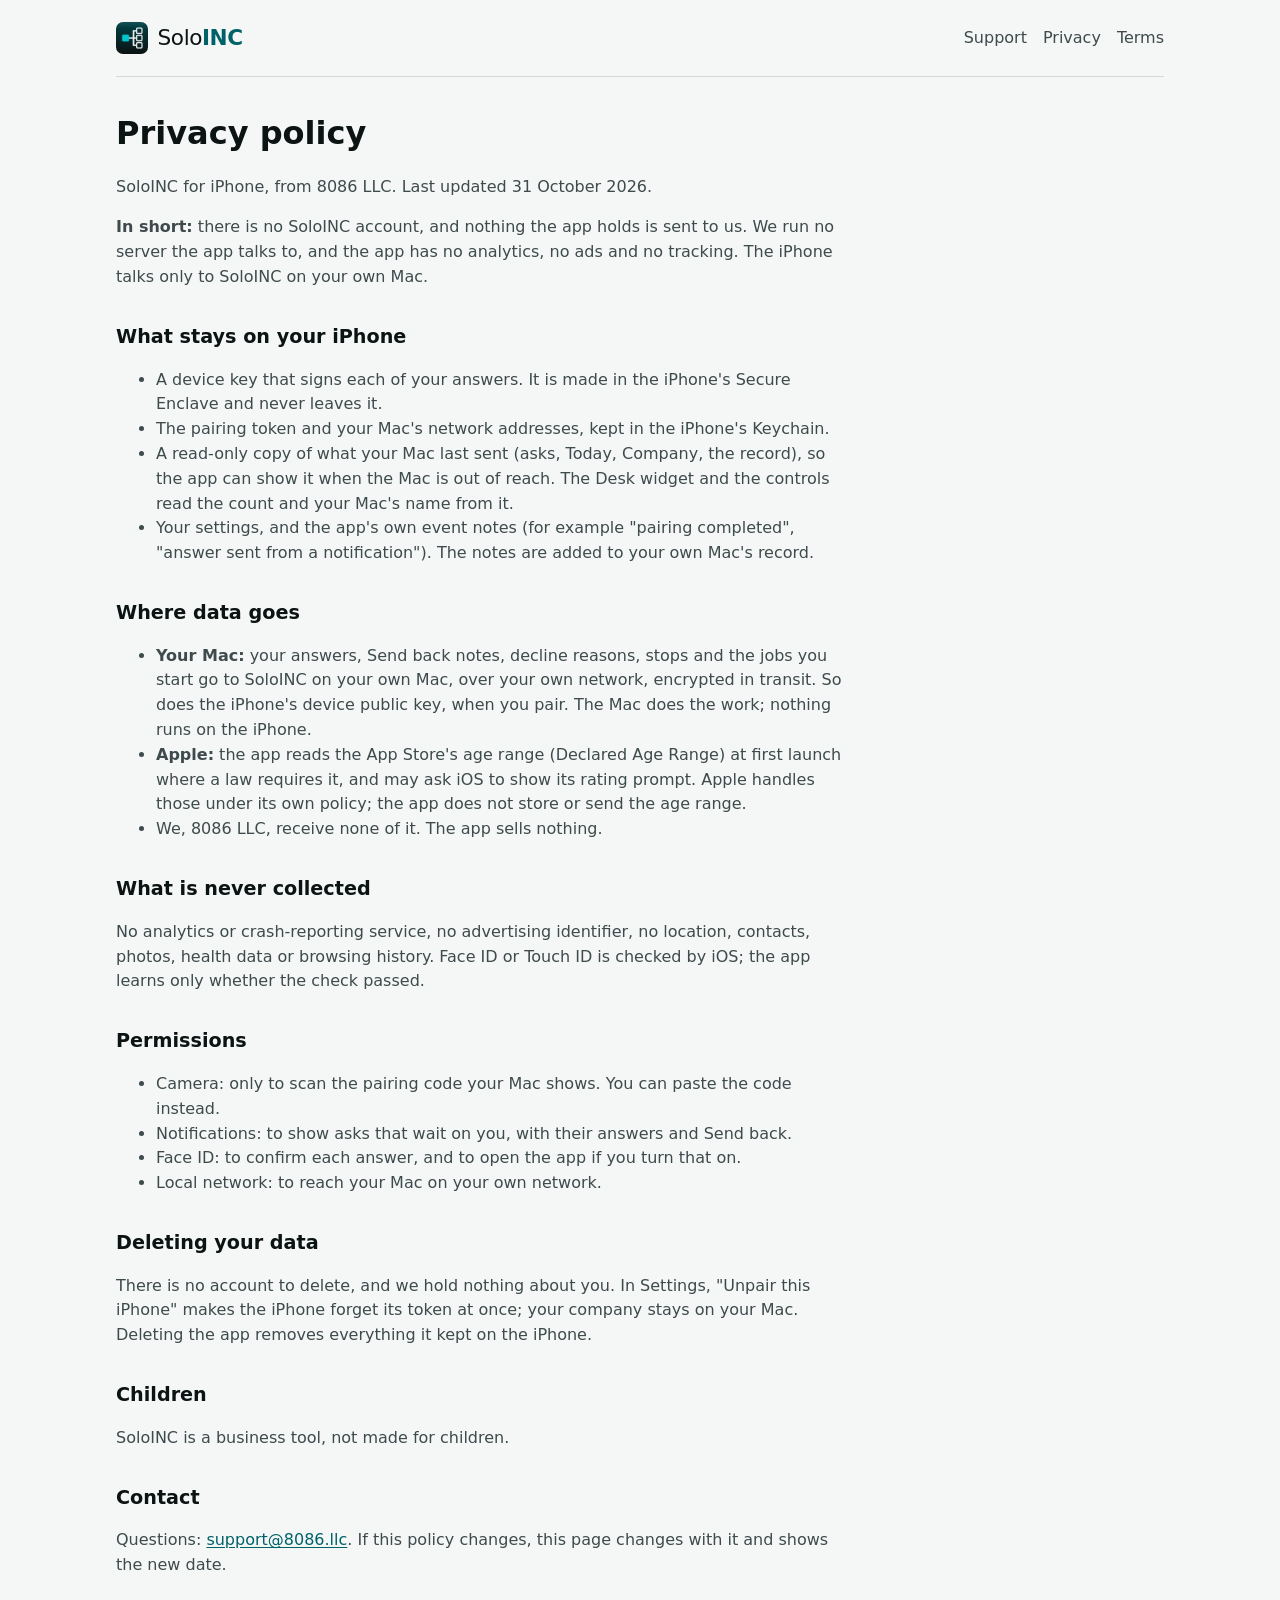
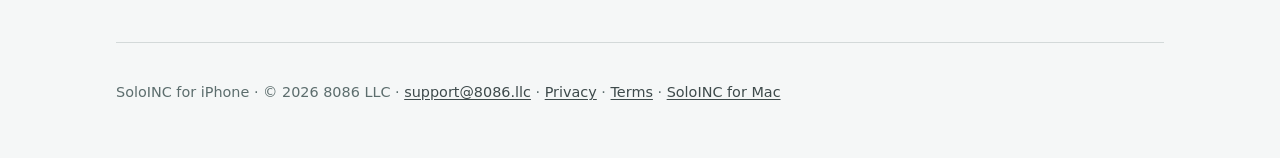
==== privacy/index.html @ aca0eb96 "SoloINC for iPhone: landing, privacy, support and terms pages Co-Authored-By: Claude Opus 5.5 <norep" ====
<!DOCTYPE html>
<html lang="en">
<head>
<meta charset="utf-8">
<meta name="viewport" content="width=device-width, initial-scale=1">
<meta name="color-scheme" content="dark light">
<title>Privacy policy · SoloINC for iPhone</title>
<meta name="description" content="How SoloINC for iPhone handles your data: no account, nothing sent to us, no analytics, no ads, no tracking.">
<meta name="robots" content="noindex">
<link rel="canonical" href="https://soloinc-projects.github.io/soloinc-iphone/privacy/">
<link rel="icon" href="../img/favicon.svg" type="image/svg+xml">
<link rel="apple-touch-icon" href="../img/apple-touch-icon.png">
<meta property="og:title" content="Privacy policy · SoloINC for iPhone">
<meta property="og:description" content="How SoloINC for iPhone handles your data: no account, nothing sent to us, no analytics, no ads, no tracking.">
<meta property="og:image" content="https://soloinc-projects.github.io/soloinc-iphone/img/og-image.png">
<link rel="stylesheet" href="../site.css">
</head>
<body>
<a class="skip" href="#main">Skip to the page</a>
<div class="wrap">
<header class="top">
  <a class="home" href="/soloinc-iphone/" aria-label="SoloINC for iPhone home"><img src="../img/apple-touch-icon.png" width="32" height="32" alt="" style="border-radius:7px"><span class="word"><span class="a">Solo</span><span class="b">INC</span></span></a>
  <nav class="top" aria-label="Site"><a href="/soloinc-iphone/support/">Support</a><a href="/soloinc-iphone/privacy/">Privacy</a><a href="/soloinc-iphone/terms/">Terms</a></nav>
</header>
<main id="main">
<div class="doc">
<h1>Privacy policy</h1>
<p>SoloINC for iPhone, from 8086 LLC. Last updated 31 October 2026.</p>
<p><b>In short:</b> there is no SoloINC account, and nothing the app holds is sent to us. We run no server the app talks to, and the app has no analytics, no ads and no tracking. The iPhone talks only to SoloINC on your own Mac.</p>
<h2>What stays on your iPhone</h2>
<ul>
<li>A device key that signs each of your answers. It is made in the iPhone's Secure Enclave and never leaves it.</li>
<li>The pairing token and your Mac's network addresses, kept in the iPhone's Keychain.</li>
<li>A read-only copy of what your Mac last sent (asks, Today, Company, the record), so the app can show it when the Mac is out of reach. The Desk widget and the controls read the count and your Mac's name from it.</li>
<li>Your settings, and the app's own event notes (for example "pairing completed", "answer sent from a notification"). The notes are added to your own Mac's record.</li>
</ul>
<h2>Where data goes</h2>
<ul>
<li><b>Your Mac:</b> your answers, Send back notes, decline reasons, stops and the jobs you start go to SoloINC on your own Mac, over your own network, encrypted in transit. So does the iPhone's device public key, when you pair. The Mac does the work; nothing runs on the iPhone.</li>
<li><b>Apple:</b> the app reads the App Store's age range (Declared Age Range) at first launch where a law requires it, and may ask iOS to show its rating prompt. Apple handles those under its own policy; the app does not store or send the age range.</li>
<li>We, 8086 LLC, receive none of it. The app sells nothing.</li>
</ul>
<h2>What is never collected</h2>
<p>No analytics or crash-reporting service, no advertising identifier, no location, contacts, photos, health data or browsing history. Face ID or Touch ID is checked by iOS; the app learns only whether the check passed.</p>
<h2>Permissions</h2>
<ul>
<li>Camera: only to scan the pairing code your Mac shows. You can paste the code instead.</li>
<li>Notifications: to show asks that wait on you, with their answers and Send back.</li>
<li>Face ID: to confirm each answer, and to open the app if you turn that on.</li>
<li>Local network: to reach your Mac on your own network.</li>
</ul>
<h2>Deleting your data</h2>
<p>There is no account to delete, and we hold nothing about you. In Settings, "Unpair this iPhone" makes the iPhone forget its token at once; your company stays on your Mac. Deleting the app removes everything it kept on the iPhone.</p>
<h2>Children</h2>
<p>SoloINC is a business tool, not made for children.</p>
<h2>Contact</h2>
<p>Questions: <a href="mailto:support@8086.llc">support@8086.llc</a>. If this policy changes, this page changes with it and shows the new date.</p>
</div>
</main>
<footer>
  <p>SoloINC for iPhone · © 2026 8086 LLC · <a href="mailto:support@8086.llc">support@8086.llc</a> · <a href="/soloinc-iphone/privacy/">Privacy</a> · <a href="/soloinc-iphone/terms/">Terms</a> · <a href="https://soloinc-projects.github.io/soloinc/">SoloINC for Mac</a></p>
</footer>
</div>
</body>
</html>
---- site.css ----
/* SoloINC site, from tokens.json (theme.dark / theme.light). System type for text; no web fonts, no trackers. */
:root{color-scheme:dark light;
--bg:#0c1313;--surface:#162020;--raised:#212b2c;--line:#3e4a4b;--text:#ebeff2;--text2:#abb2b8;--muted:#889494;
--accent:#00c3cb;--on-accent:#0c1313;
--ui:system-ui,-apple-system,"Segoe UI",Roboto,sans-serif;--mono:ui-monospace,"SF Mono",Menlo,Consolas,monospace}
@media (prefers-color-scheme:light){:root{--bg:#f5f7f7;--surface:#ffffff;--raised:#ebeff2;--line:#d3d9d9;--text:#0c1313;
--text2:#3e4a4b;--muted:#5c6d6d;--accent:#006268;--on-accent:#ffffff}}
*{box-sizing:border-box}
html{-webkit-text-size-adjust:100%}
body{margin:0;background:var(--bg);color:var(--text);font:1rem/1.55 var(--ui)}
a{color:var(--accent);text-underline-offset:.15em}
a:focus-visible,button:focus-visible{outline:3px solid var(--accent);outline-offset:3px;border-radius:4px}
.wrap{max-width:68rem;margin:0 auto;padding:0 1.25rem}
.skip{position:absolute;left:-999px}.skip:focus{left:1rem;top:1rem;background:var(--surface);padding:.5rem 1rem;z-index:9}
header.top{display:flex;align-items:center;gap:.75rem;padding:1rem 0;border-bottom:1px solid var(--line)}
header.top a.home{display:flex;align-items:center;gap:.6rem;text-decoration:none;color:var(--text)}
.word{font-size:1.35rem;letter-spacing:-.02em}.word .a{font-weight:500}.word .b{font-weight:800;color:var(--accent)}
nav.top{margin-left:auto;display:flex;gap:1rem;flex-wrap:wrap}nav.top a{color:var(--text2);text-decoration:none;padding:.6rem 0}
nav.top a:hover{color:var(--text)}
.hero{padding:3rem 0 2rem}
.hero h1{font-size:clamp(2rem,6vw,3.25rem);line-height:1.1;letter-spacing:-.02em;margin:0 0 1rem;max-width:20ch}
.lede{font-size:1.15rem;color:var(--text2);max-width:46ch;margin:0 0 1.5rem}
.cta{display:flex;flex-wrap:wrap;gap:.75rem;margin:0 0 .75rem;padding:0;list-style:none}
.cta li{border:1px solid var(--line);border-radius:999px;padding:.7rem 1.1rem;min-height:44px;background:var(--surface)}
.cta li b{font-weight:600}.cta li span{color:var(--muted)}
.note{color:var(--muted);font-size:.95rem}
.proof{display:grid;gap:1rem;grid-template-columns:repeat(auto-fit,minmax(16rem,1fr));margin:2rem 0}
.proof section{background:var(--surface);border:1px solid var(--line);border-radius:16px;padding:1.25rem}
.proof h2{font-size:1.1rem;margin:0 0 .5rem}.proof p{margin:0;color:var(--text2)}
.shots{display:flex;gap:1rem;overflow-x:auto;padding:.5rem 0 1rem;margin:0;list-style:none}
.shots li{flex:0 0 auto;width:min(78vw,260px)}.shots img{width:100%;height:auto;border-radius:20px;border:1px solid var(--line);display:block}
.shots p{font-size:.9rem;color:var(--text2);margin:.5rem 0 0}
.not{background:var(--raised);border-radius:16px;padding:1.25rem;margin:2rem 0}
.not h2{font-size:1.1rem;margin:0 0 .5rem}.not ul{margin:0;padding-left:1.2rem;color:var(--text2)}
.doc{max-width:46rem;padding:2rem 0 3rem}.doc h1{font-size:2rem;margin:0 0 .5rem}.doc h2{font-size:1.2rem;margin:2rem 0 .5rem}
.doc p,.doc li{color:var(--text2)}.doc dt{font-weight:600;margin-top:1.25rem}.doc dd{margin:.25rem 0 0;color:var(--text2)}
footer{border-top:1px solid var(--line);padding:1.5rem 0 2.5rem;color:var(--muted);font-size:.9rem}
footer a{color:var(--text2)}
@media (prefers-reduced-motion:reduce){*{scroll-behavior:auto!important;transition:none!important;animation:none!important}}
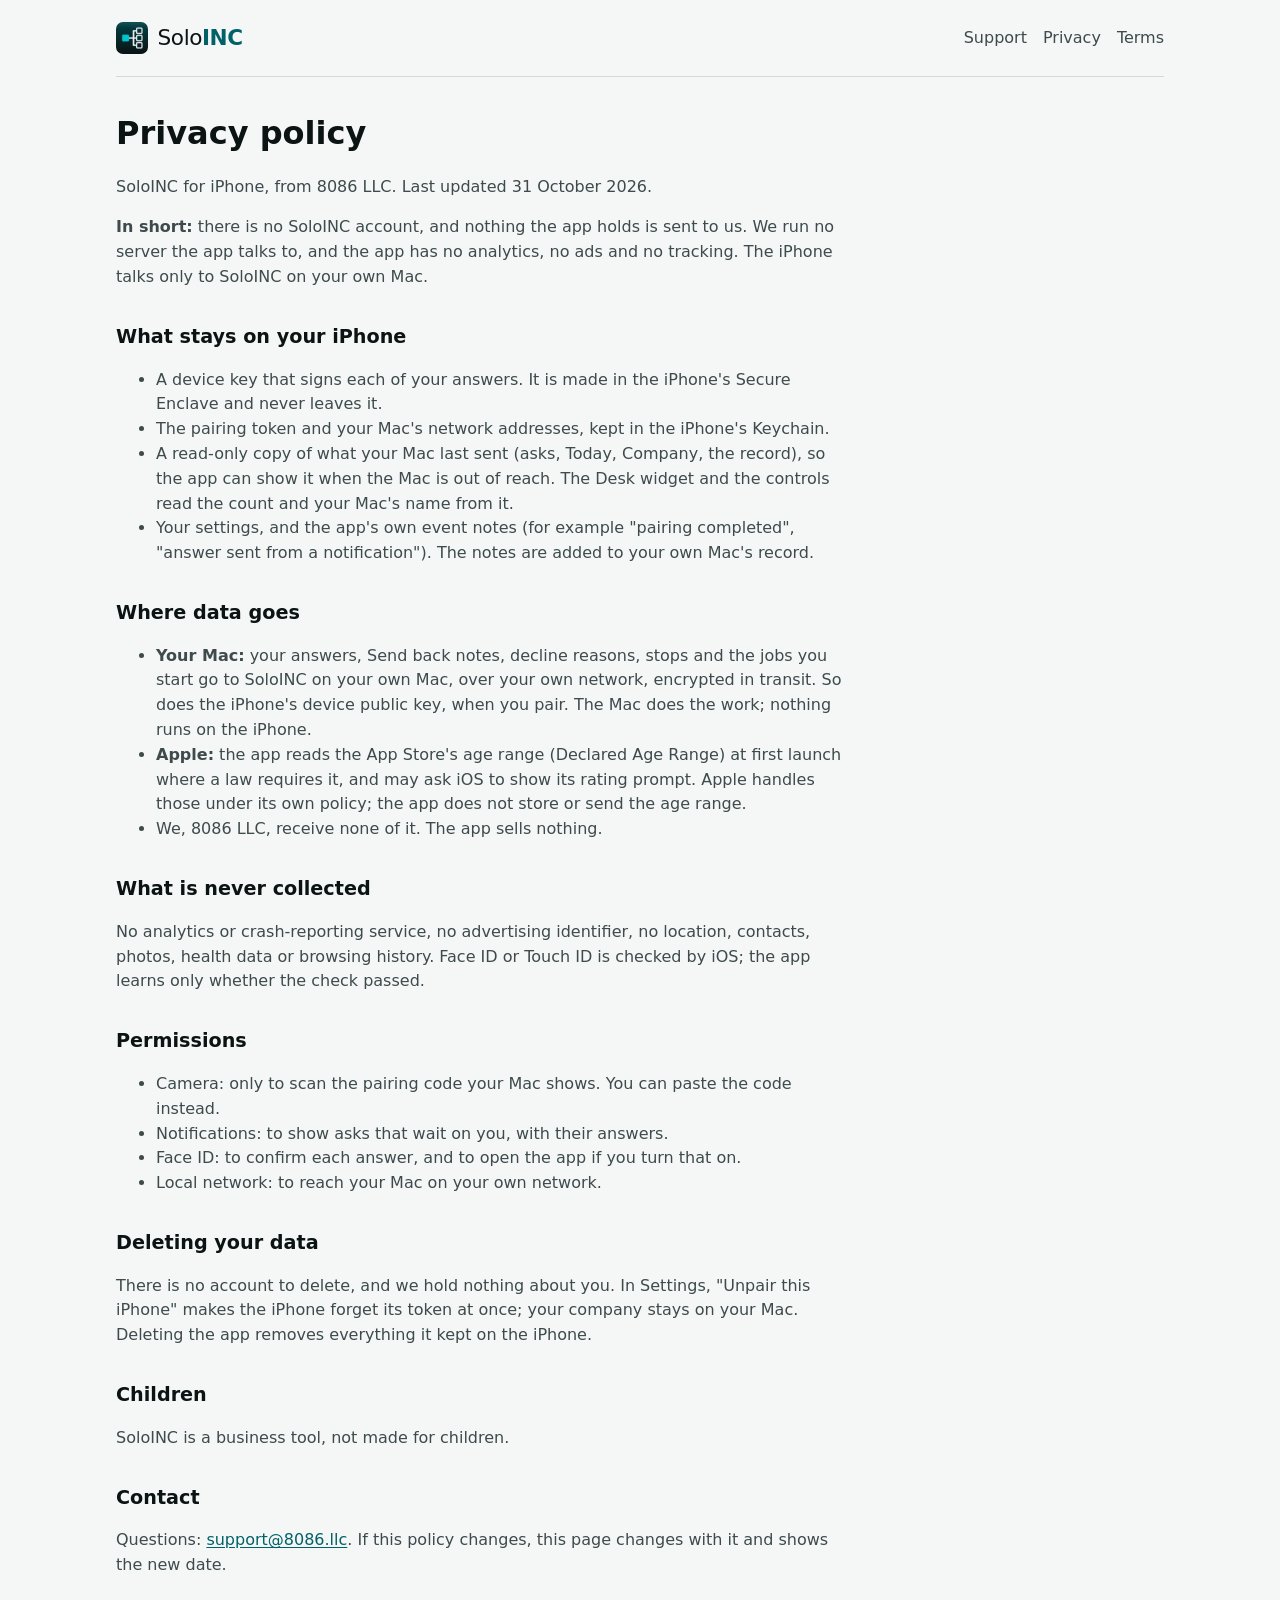
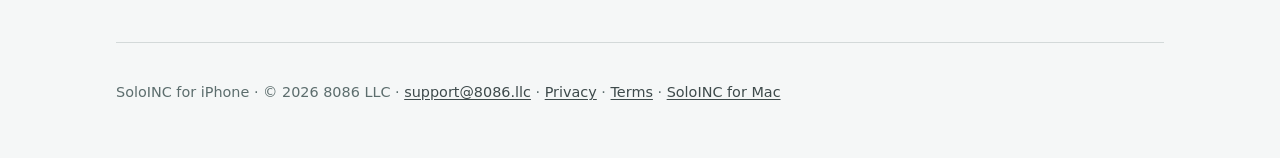
==== commit d7d30359: "site: real screenshots from the app; Lock Screen copy says what the app does (answer there, send bac" ====
--- a/privacy/index.html
+++ b/privacy/index.html
@@ -45,7 +45,7 @@
 <h2>Permissions</h2>
 <ul>
 <li>Camera: only to scan the pairing code your Mac shows. You can paste the code instead.</li>
-<li>Notifications: to show asks that wait on you, with their answers and Send back.</li>
+<li>Notifications: to show asks that wait on you, with their answers.</li>
 <li>Face ID: to confirm each answer, and to open the app if you turn that on.</li>
 <li>Local network: to reach your Mac on your own network.</li>
 </ul>
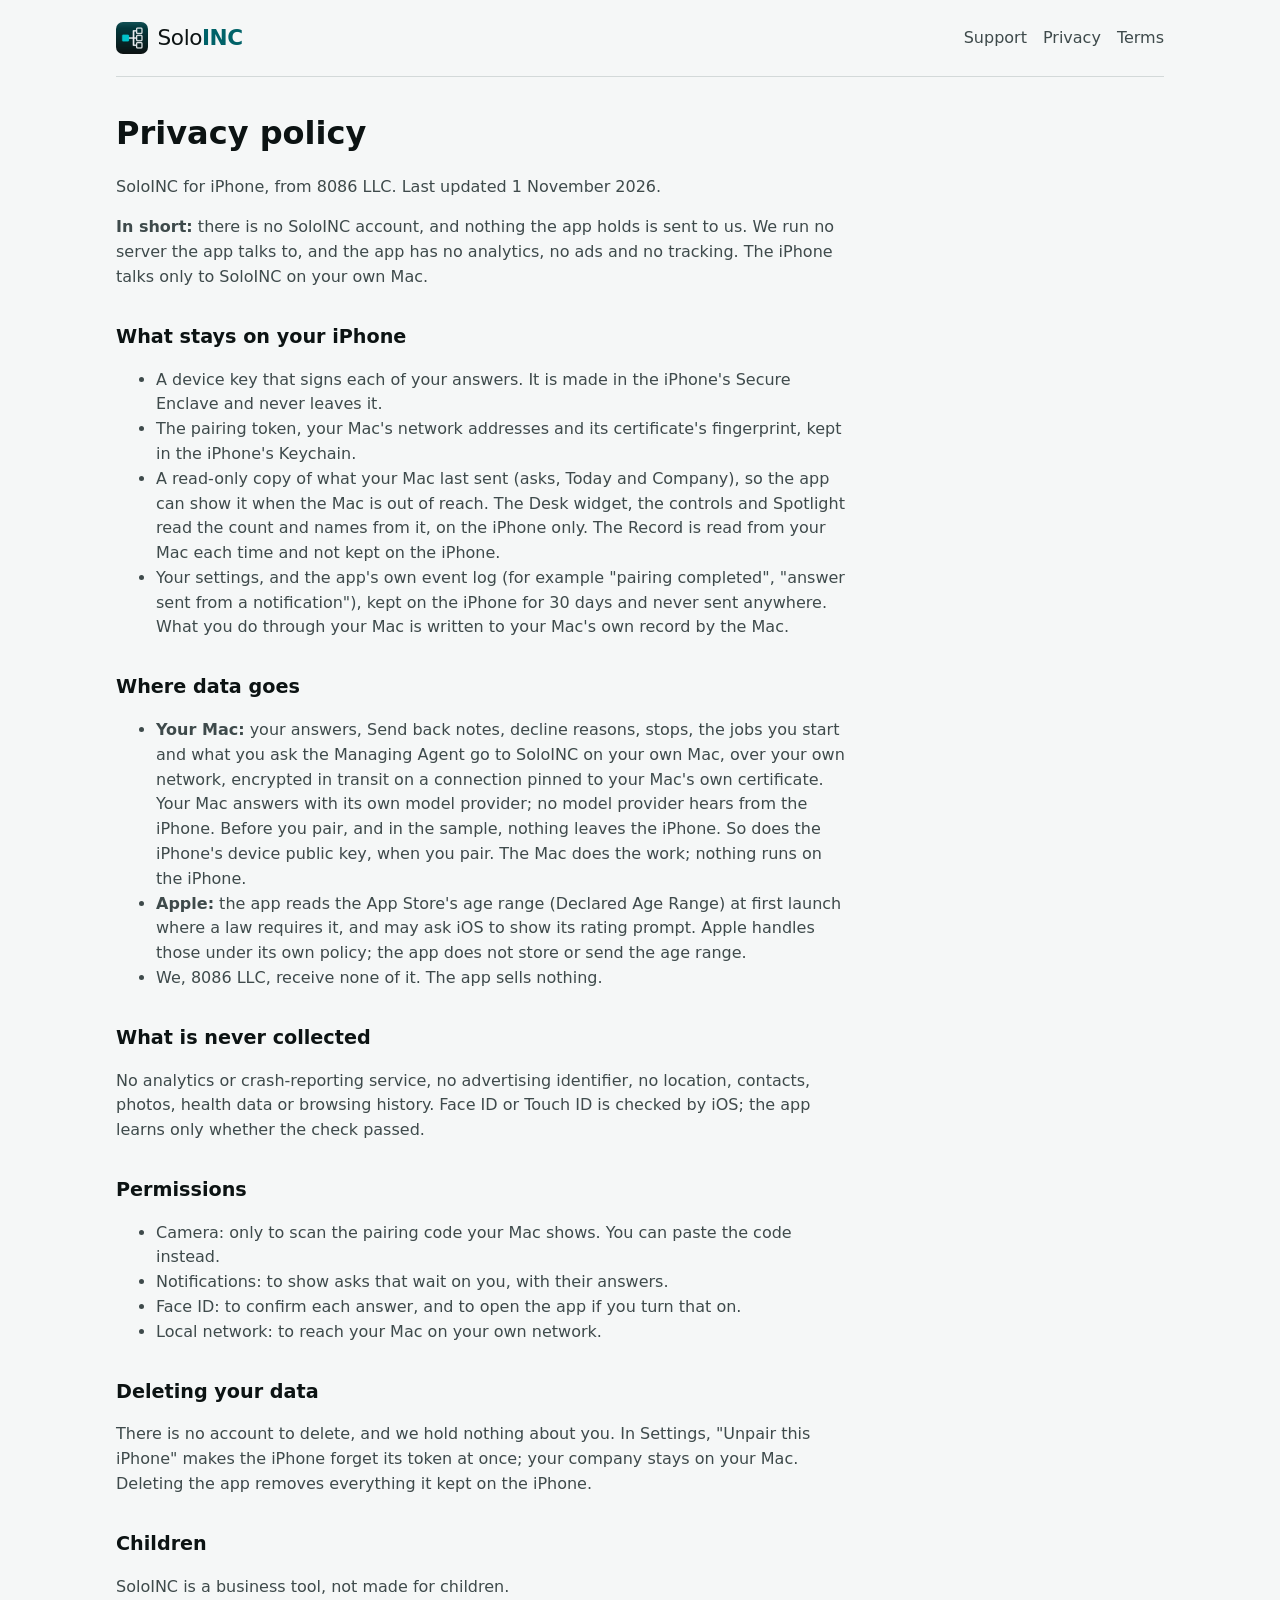
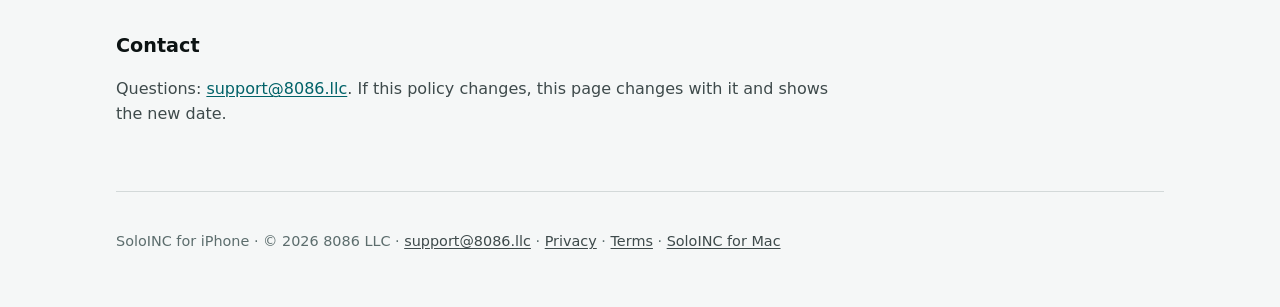
==== commit 961271a3: "privacy: what the iPhone keeps and sends, true to the code -- the event log stays on the iPhone 30 d" ====
--- a/privacy/index.html
+++ b/privacy/index.html
@@ -25,18 +25,18 @@
 <main id="main">
 <div class="doc">
 <h1>Privacy policy</h1>
-<p>SoloINC for iPhone, from 8086 LLC. Last updated 31 October 2026.</p>
+<p>SoloINC for iPhone, from 8086 LLC. Last updated 1 November 2026.</p>
 <p><b>In short:</b> there is no SoloINC account, and nothing the app holds is sent to us. We run no server the app talks to, and the app has no analytics, no ads and no tracking. The iPhone talks only to SoloINC on your own Mac.</p>
 <h2>What stays on your iPhone</h2>
 <ul>
 <li>A device key that signs each of your answers. It is made in the iPhone's Secure Enclave and never leaves it.</li>
-<li>The pairing token and your Mac's network addresses, kept in the iPhone's Keychain.</li>
-<li>A read-only copy of what your Mac last sent (asks, Today, Company, the record), so the app can show it when the Mac is out of reach. The Desk widget and the controls read the count and your Mac's name from it.</li>
-<li>Your settings, and the app's own event notes (for example "pairing completed", "answer sent from a notification"). The notes are added to your own Mac's record.</li>
+<li>The pairing token, your Mac's network addresses and its certificate's fingerprint, kept in the iPhone's Keychain.</li>
+<li>A read-only copy of what your Mac last sent (asks, Today and Company), so the app can show it when the Mac is out of reach. The Desk widget, the controls and Spotlight read the count and names from it, on the iPhone only. The Record is read from your Mac each time and not kept on the iPhone.</li>
+<li>Your settings, and the app's own event log (for example "pairing completed", "answer sent from a notification"), kept on the iPhone for 30 days and never sent anywhere. What you do through your Mac is written to your Mac's own record by the Mac.</li>
 </ul>
 <h2>Where data goes</h2>
 <ul>
-<li><b>Your Mac:</b> your answers, Send back notes, decline reasons, stops and the jobs you start go to SoloINC on your own Mac, over your own network, encrypted in transit. So does the iPhone's device public key, when you pair. The Mac does the work; nothing runs on the iPhone.</li>
+<li><b>Your Mac:</b> your answers, Send back notes, decline reasons, stops, the jobs you start and what you ask the Managing Agent go to SoloINC on your own Mac, over your own network, encrypted in transit on a connection pinned to your Mac's own certificate. Your Mac answers with its own model provider; no model provider hears from the iPhone. Before you pair, and in the sample, nothing leaves the iPhone. So does the iPhone's device public key, when you pair. The Mac does the work; nothing runs on the iPhone.</li>
 <li><b>Apple:</b> the app reads the App Store's age range (Declared Age Range) at first launch where a law requires it, and may ask iOS to show its rating prompt. Apple handles those under its own policy; the app does not store or send the age range.</li>
 <li>We, 8086 LLC, receive none of it. The app sells nothing.</li>
 </ul>
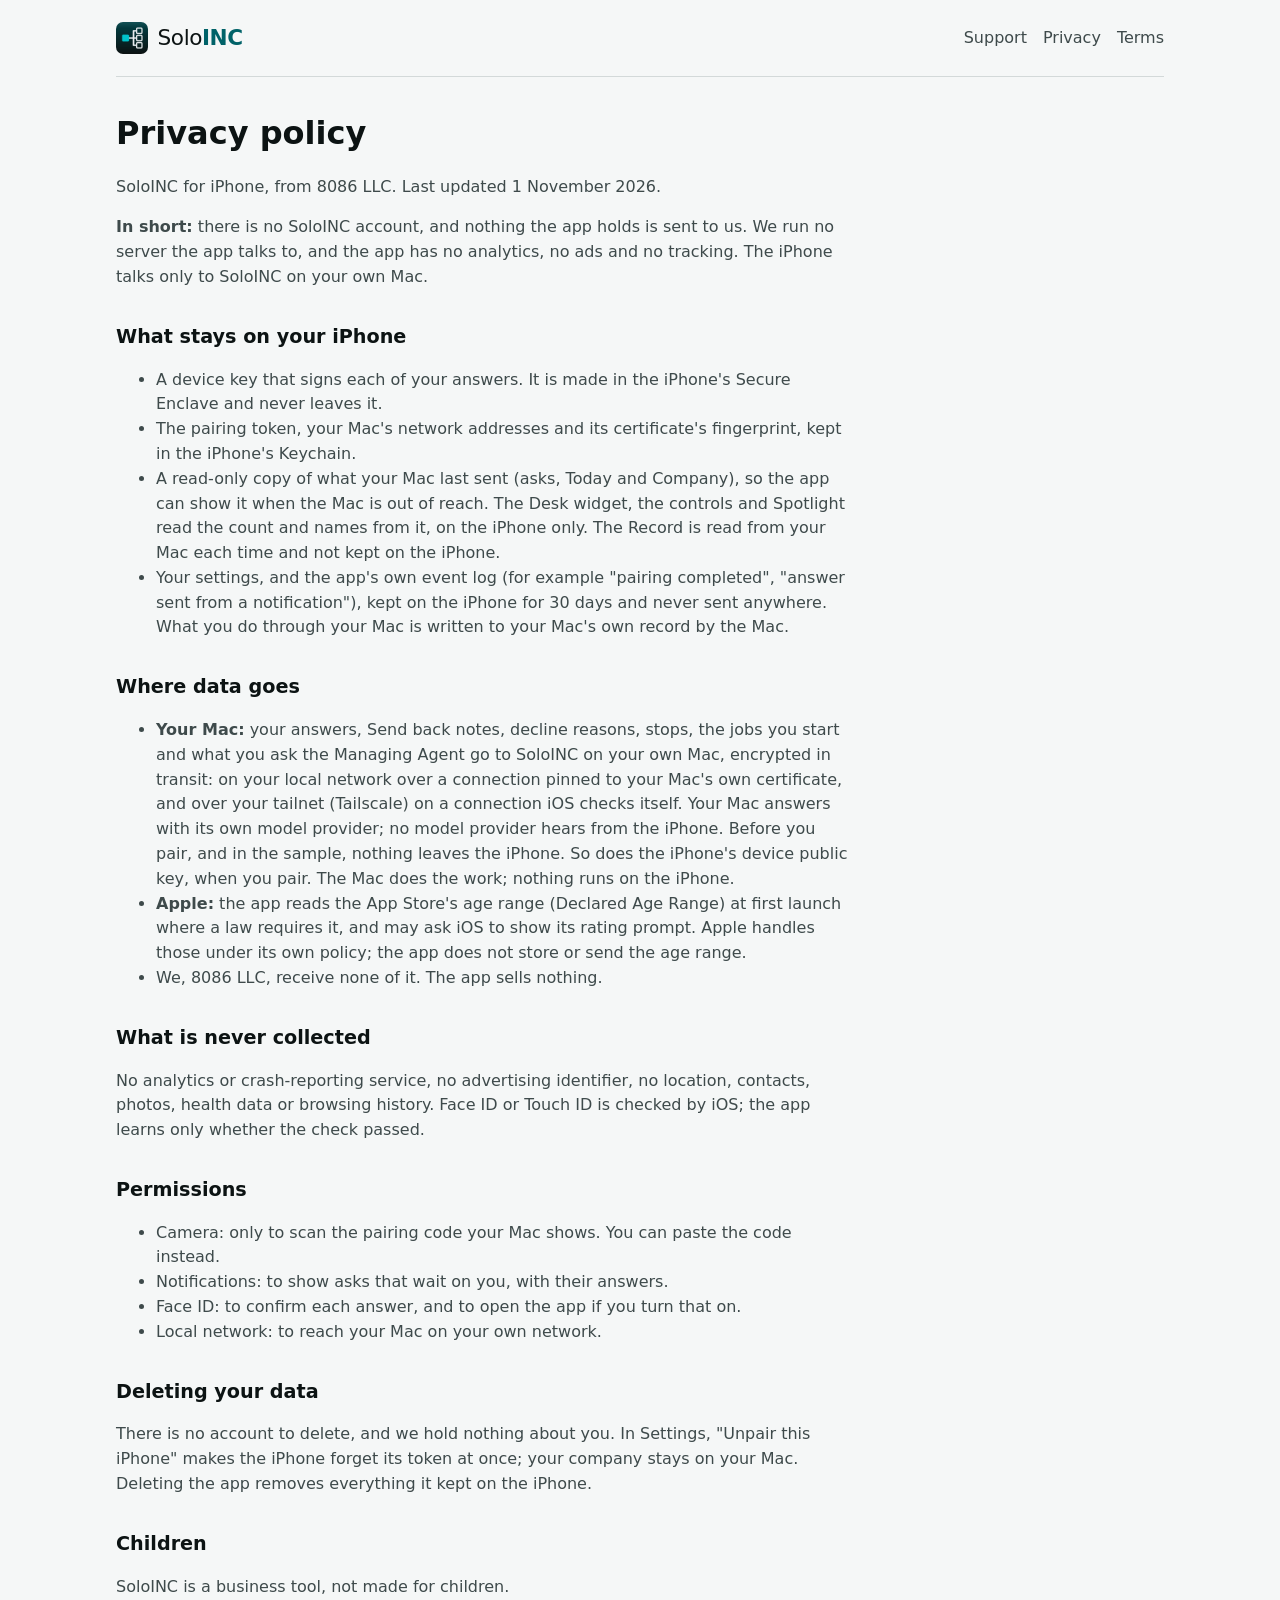
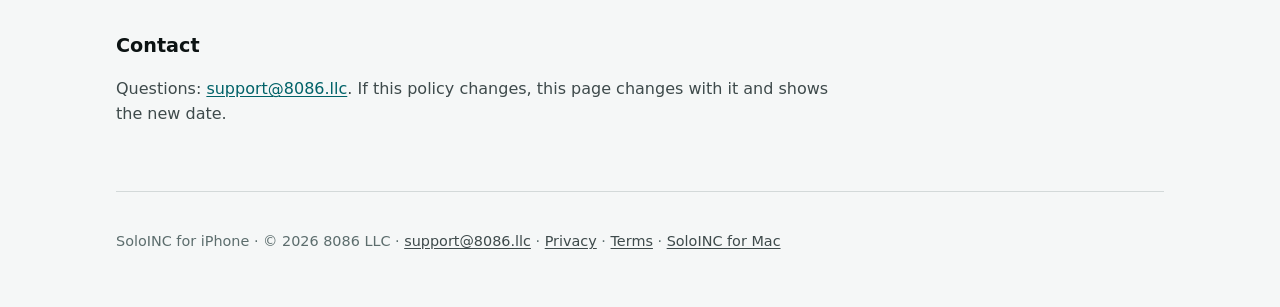
==== commit 2bdb1344: "privacy: CR9 -- only the local-network door is pinned; the tailnet is checked by iOS Co-Authored-By:" ====
--- a/privacy/index.html
+++ b/privacy/index.html
@@ -36,7 +36,7 @@
 </ul>
 <h2>Where data goes</h2>
 <ul>
-<li><b>Your Mac:</b> your answers, Send back notes, decline reasons, stops, the jobs you start and what you ask the Managing Agent go to SoloINC on your own Mac, over your own network, encrypted in transit on a connection pinned to your Mac's own certificate. Your Mac answers with its own model provider; no model provider hears from the iPhone. Before you pair, and in the sample, nothing leaves the iPhone. So does the iPhone's device public key, when you pair. The Mac does the work; nothing runs on the iPhone.</li>
+<li><b>Your Mac:</b> your answers, Send back notes, decline reasons, stops, the jobs you start and what you ask the Managing Agent go to SoloINC on your own Mac, encrypted in transit: on your local network over a connection pinned to your Mac's own certificate, and over your tailnet (Tailscale) on a connection iOS checks itself. Your Mac answers with its own model provider; no model provider hears from the iPhone. Before you pair, and in the sample, nothing leaves the iPhone. So does the iPhone's device public key, when you pair. The Mac does the work; nothing runs on the iPhone.</li>
 <li><b>Apple:</b> the app reads the App Store's age range (Declared Age Range) at first launch where a law requires it, and may ask iOS to show its rating prompt. Apple handles those under its own policy; the app does not store or send the age range.</li>
 <li>We, 8086 LLC, receive none of it. The app sells nothing.</li>
 </ul>
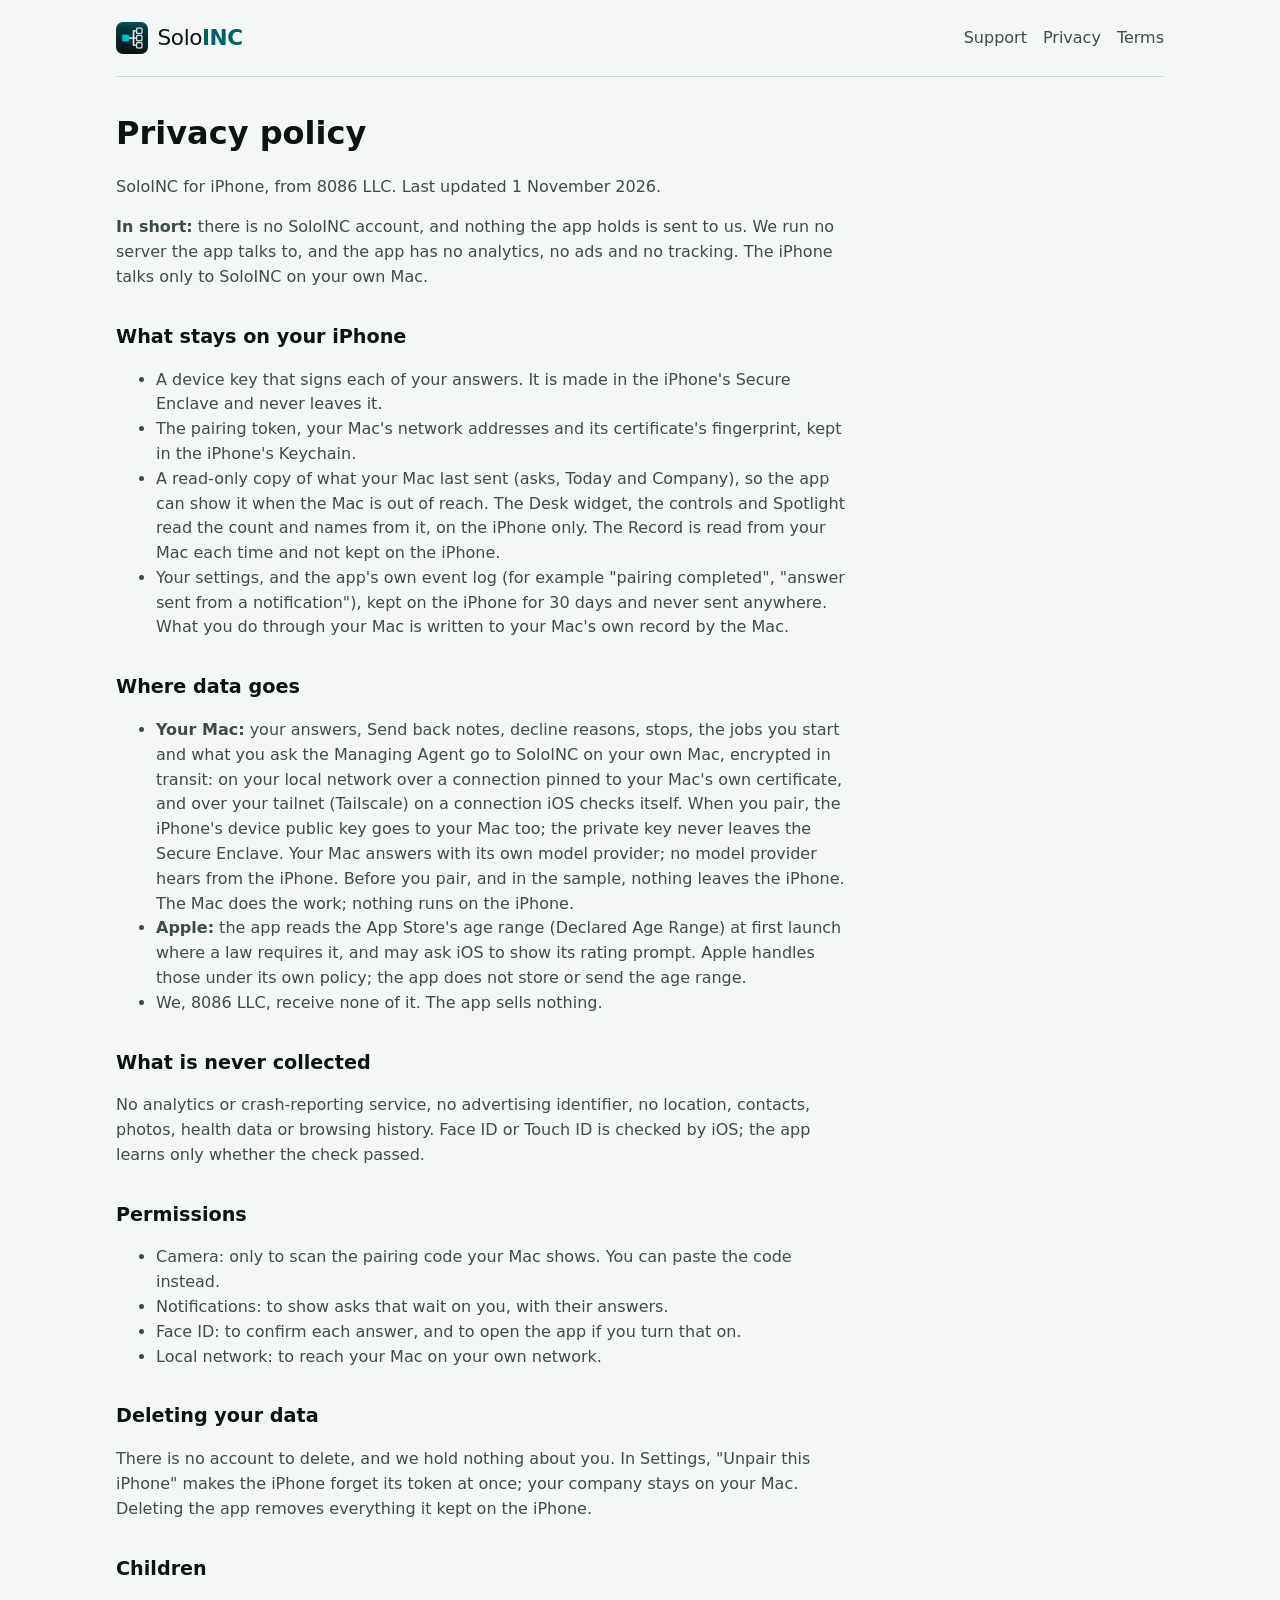
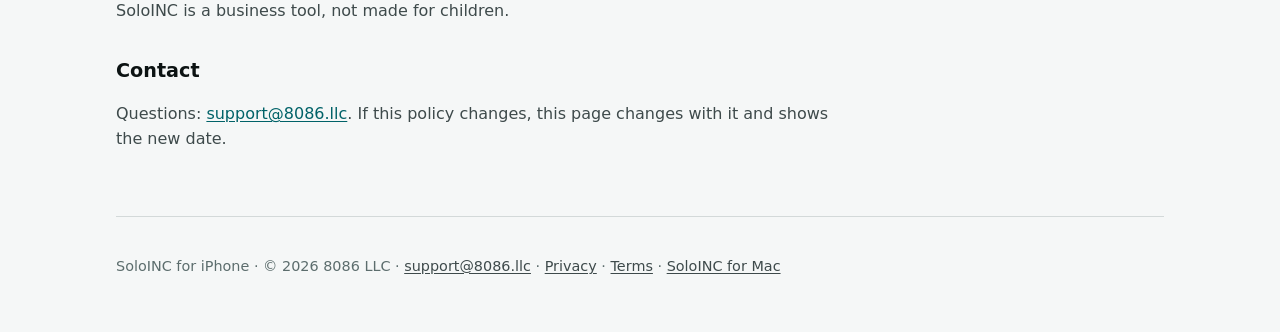
==== commit b770d08e: "privacy, support: SR5 -- the device public key goes to the Mac at pairing, said plainly; SR6 -- Try " ====
--- a/privacy/index.html
+++ b/privacy/index.html
@@ -36,7 +36,7 @@
 </ul>
 <h2>Where data goes</h2>
 <ul>
-<li><b>Your Mac:</b> your answers, Send back notes, decline reasons, stops, the jobs you start and what you ask the Managing Agent go to SoloINC on your own Mac, encrypted in transit: on your local network over a connection pinned to your Mac's own certificate, and over your tailnet (Tailscale) on a connection iOS checks itself. Your Mac answers with its own model provider; no model provider hears from the iPhone. Before you pair, and in the sample, nothing leaves the iPhone. So does the iPhone's device public key, when you pair. The Mac does the work; nothing runs on the iPhone.</li>
+<li><b>Your Mac:</b> your answers, Send back notes, decline reasons, stops, the jobs you start and what you ask the Managing Agent go to SoloINC on your own Mac, encrypted in transit: on your local network over a connection pinned to your Mac's own certificate, and over your tailnet (Tailscale) on a connection iOS checks itself. When you pair, the iPhone's device public key goes to your Mac too; the private key never leaves the Secure Enclave. Your Mac answers with its own model provider; no model provider hears from the iPhone. Before you pair, and in the sample, nothing leaves the iPhone. The Mac does the work; nothing runs on the iPhone.</li>
 <li><b>Apple:</b> the app reads the App Store's age range (Declared Age Range) at first launch where a law requires it, and may ask iOS to show its rating prompt. Apple handles those under its own policy; the app does not store or send the age range.</li>
 <li>We, 8086 LLC, receive none of it. The app sells nothing.</li>
 </ul>
